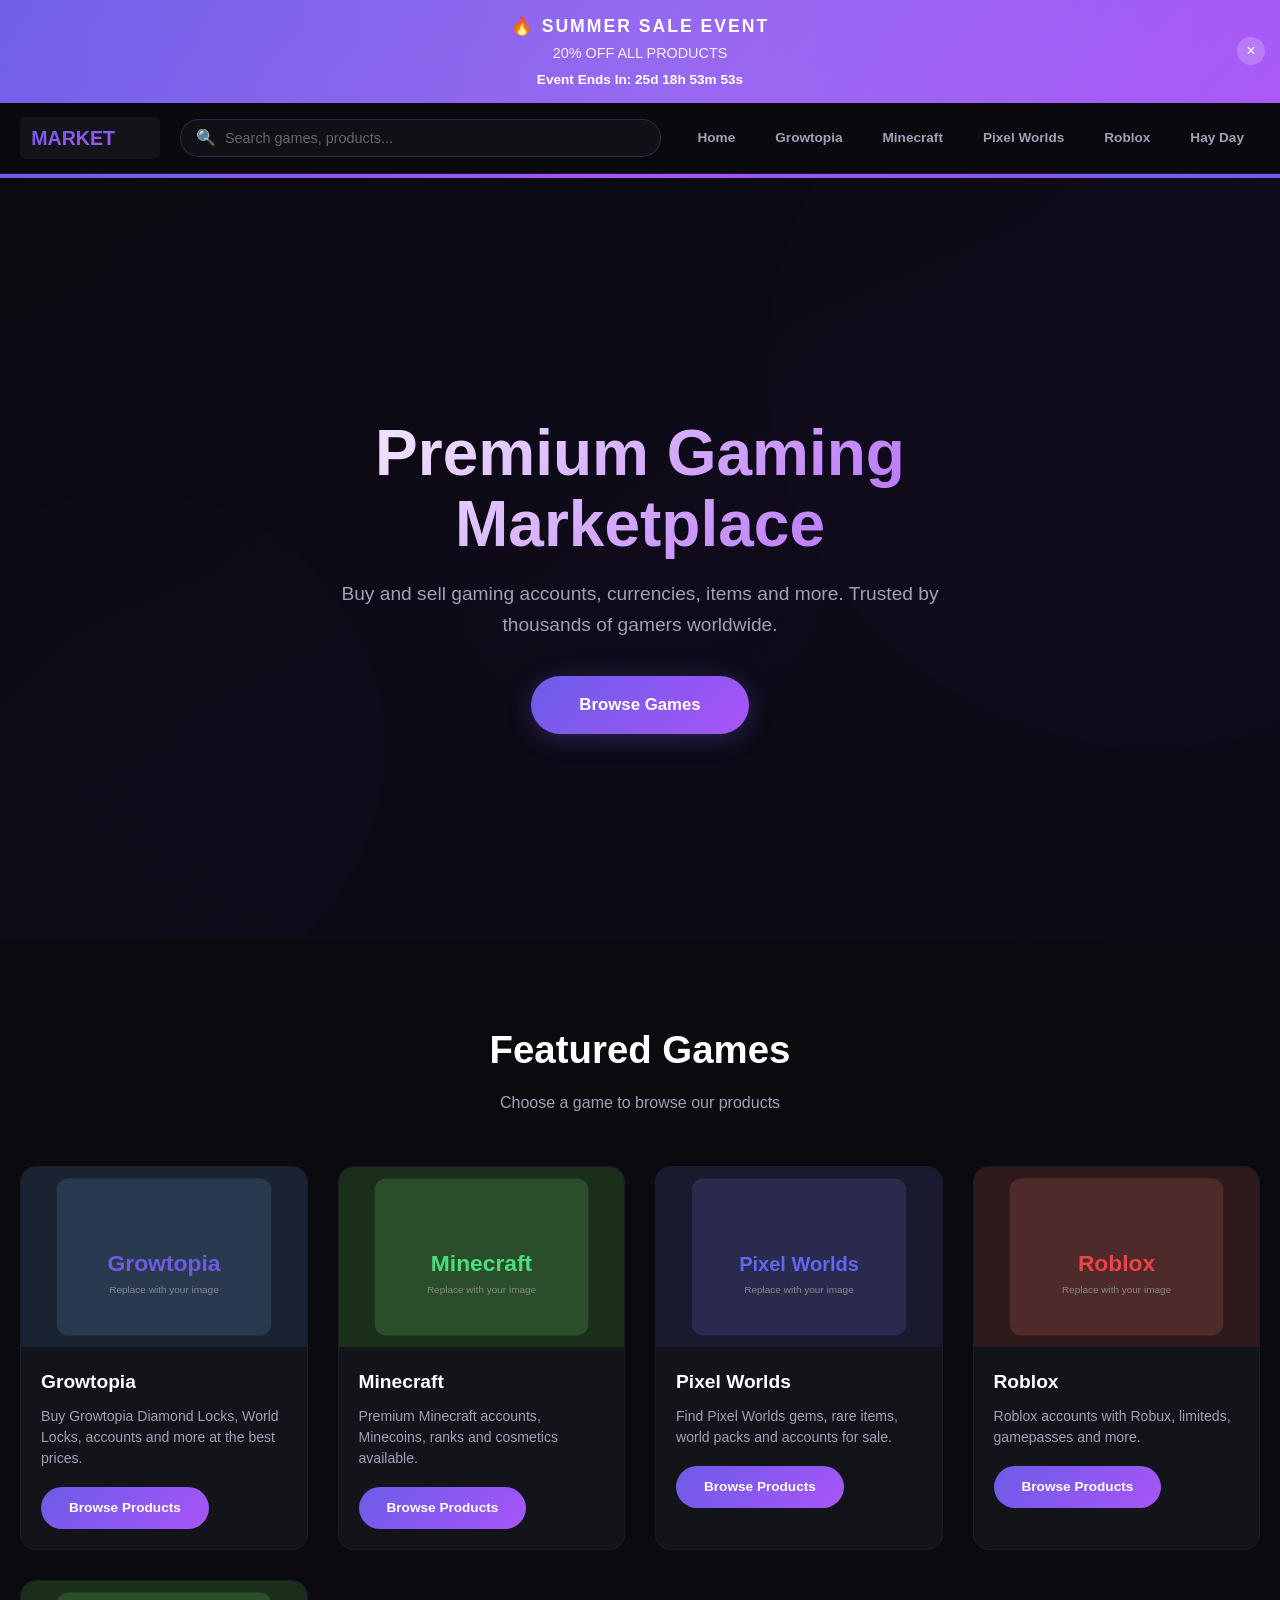
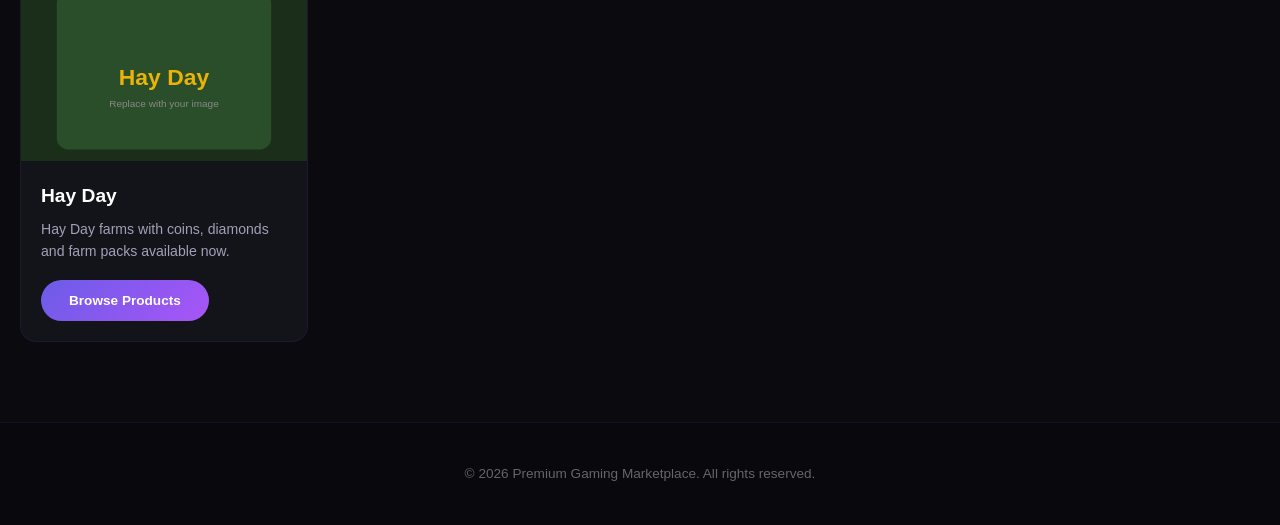
==== index.html @ 62c3b704 "Add files via upload" ====
<!DOCTYPE html>
<html lang="en">
<head>
  <meta charset="UTF-8">
  <meta name="viewport" content="width=device-width, initial-scale=1.0">
  <title>Premium Gaming Marketplace</title>
  <link rel="stylesheet" href="css/style.css">
</head>
<body>

  <!-- All content is generated by script.js on page load -->

  <script src="js/script.js"></script>
</body>
</html>
---- css/style.css ----
/* ========================================
   RESET & BASE STYLES
   ======================================== */

*, *::before, *::after {
  margin: 0;
  padding: 0;
  box-sizing: border-box;
}

html {
  scroll-behavior: smooth;
  font-size: 16px;
}

body {
  font-family: 'Segoe UI', Tahoma, Geneva, Verdana, sans-serif;
  background-color: #0a0a0f;
  color: #ffffff;
  min-height: 100vh;
  line-height: 1.6;
}

a {
  text-decoration: none;
  color: inherit;
}

ul {
  list-style: none;
}

img {
  max-width: 100%;
  display: block;
}

button {
  cursor: pointer;
  border: none;
  outline: none;
  font-family: inherit;
}

/* ========================================
   EVENT BANNER
   ======================================== */

.event-banner {
  background: linear-gradient(135deg, #6c5ce7, #a855f7, #6c5ce7);
  background-size: 200% 200%;
  animation: gradientShift 4s ease infinite;
  padding: 12px 20px;
  text-align: center;
  position: relative;
  overflow: hidden;
  display: none;
}

.event-banner.active {
  display: block;
}

.event-banner::before {
  content: '';
  position: absolute;
  top: -50%;
  left: -50%;
  width: 200%;
  height: 200%;
  background: radial-gradient(circle, rgba(255,255,255,0.1) 0%, transparent 70%);
  animation: shimmer 3s ease-in-out infinite;
}

.event-banner-title {
  font-size: 1.1rem;
  font-weight: 800;
  text-transform: uppercase;
  letter-spacing: 2px;
  position: relative;
  z-index: 1;
}

.event-banner-discount {
  font-size: 0.9rem;
  opacity: 0.9;
  margin-top: 2px;
  position: relative;
  z-index: 1;
}

.event-banner-timer {
  font-size: 0.85rem;
  font-weight: 600;
  margin-top: 4px;
  position: relative;
  z-index: 1;
  font-variant-numeric: tabular-nums;
}

.event-banner-close {
  position: absolute;
  right: 15px;
  top: 50%;
  transform: translateY(-50%);
  background: rgba(255,255,255,0.2);
  border: none;
  color: #fff;
  width: 28px;
  height: 28px;
  border-radius: 50%;
  font-size: 1rem;
  cursor: pointer;
  z-index: 2;
  transition: background 0.3s;
}

.event-banner-close:hover {
  background: rgba(255,255,255,0.35);
}

/* ========================================
   NAVBAR
   ======================================== */

.navbar {
  position: sticky;
  top: 0;
  z-index: 1000;
  background: rgba(10, 10, 15, 0.95);
  backdrop-filter: blur(10px);
  border-bottom: 1px solid rgba(108, 92, 231, 0.2);
  padding: 0 20px;
  transition: box-shadow 0.3s;
}

.navbar.scrolled {
  box-shadow: 0 4px 30px rgba(108, 92, 231, 0.15);
}

.navbar-inner {
  max-width: 1400px;
  margin: 0 auto;
  display: flex;
  align-items: center;
  justify-content: space-between;
  height: 70px;
  gap: 20px;
}

.navbar-logo {
  display: flex;
  align-items: center;
  flex-shrink: 0;
}

.navbar-logo img {
  height: 42px;
  width: auto;
}

.navbar-search {
  flex: 1;
  max-width: 500px;
  position: relative;
}

.navbar-search input {
  width: 100%;
  padding: 10px 16px 10px 44px;
  border-radius: 25px;
  border: 1px solid rgba(108, 92, 231, 0.3);
  background: rgba(19, 19, 26, 0.8);
  color: #fff;
  font-size: 0.9rem;
  transition: all 0.3s;
  outline: none;
}

.navbar-search input:focus {
  border-color: #6c5ce7;
  box-shadow: 0 0 20px rgba(108, 92, 231, 0.2);
  background: rgba(19, 19, 26, 1);
}

.navbar-search input::placeholder {
  color: #666;
}

.navbar-search-icon {
  position: absolute;
  left: 16px;
  top: 50%;
  transform: translateY(-50%);
  color: #666;
  font-size: 1rem;
  pointer-events: none;
}

.search-results {
  position: absolute;
  top: calc(100% + 8px);
  left: 0;
  right: 0;
  background: #13131a;
  border: 1px solid rgba(108, 92, 231, 0.3);
  border-radius: 12px;
  overflow: hidden;
  display: none;
  z-index: 100;
  box-shadow: 0 10px 40px rgba(0,0,0,0.5);
}

.search-results.active {
  display: block;
}

.search-result-item {
  padding: 12px 16px;
  display: flex;
  align-items: center;
  gap: 12px;
  cursor: pointer;
  transition: background 0.2s;
  border-bottom: 1px solid rgba(255,255,255,0.05);
}

.search-result-item:last-child {
  border-bottom: none;
}

.search-result-item:hover {
  background: rgba(108, 92, 231, 0.1);
}

.search-result-item img {
  width: 36px;
  height: 36px;
  border-radius: 8px;
  object-fit: cover;
}

.search-result-item .result-name {
  font-size: 0.9rem;
  font-weight: 600;
}

.search-result-item .result-type {
  font-size: 0.75rem;
  color: #888;
}

.search-no-results {
  padding: 20px;
  text-align: center;
  color: #888;
  font-size: 0.9rem;
}

.navbar-links {
  display: flex;
  align-items: center;
  gap: 8px;
  flex-shrink: 0;
}

.navbar-links a {
  padding: 8px 16px;
  border-radius: 20px;
  font-size: 0.85rem;
  font-weight: 600;
  color: #a0a0b8;
  transition: all 0.3s;
  white-space: nowrap;
}

.navbar-links a:hover {
  color: #fff;
  background: rgba(108, 92, 231, 0.15);
}

.navbar-toggle {
  display: none;
  flex-direction: column;
  gap: 5px;
  cursor: pointer;
  padding: 5px;
  background: none;
  border: none;
}

.navbar-toggle span {
  width: 26px;
  height: 2px;
  background: #fff;
  border-radius: 2px;
  transition: all 0.3s;
}

/* ========================================
   HERO SECTION
   ======================================== */

.hero {
  min-height: 85vh;
  display: flex;
  align-items: center;
  justify-content: center;
  text-align: center;
  padding: 100px 20px 60px;
  position: relative;
  overflow: hidden;
  background-size: cover;
  background-position: center;
  background-repeat: no-repeat;
}

.hero::before {
  content: '';
  position: absolute;
  inset: 0;
  background: linear-gradient(135deg, rgba(10,10,15,0.85) 0%, rgba(10,10,15,0.6) 100%);
  z-index: 1;
}

.hero::after {
  content: '';
  position: absolute;
  top: 0;
  left: 0;
  right: 0;
  height: 4px;
  background: linear-gradient(90deg, #6c5ce7, #a855f7, #6c5ce7);
  z-index: 2;
}

.hero-content {
  position: relative;
  z-index: 2;
  max-width: 800px;
  animation: fadeInUp 1s ease;
}

.hero-content h1 {
  font-size: clamp(2.2rem, 6vw, 4rem);
  font-weight: 900;
  line-height: 1.1;
  margin-bottom: 20px;
  background: linear-gradient(135deg, #fff, #a855f7);
  -webkit-background-clip: text;
  -webkit-text-fill-color: transparent;
  background-clip: text;
}

.hero-content p {
  font-size: clamp(1rem, 2vw, 1.2rem);
  color: #a0a0b8;
  margin-bottom: 35px;
  max-width: 600px;
  margin-left: auto;
  margin-right: auto;
}

.hero-btn {
  display: inline-block;
  padding: 16px 48px;
  border-radius: 30px;
  background: linear-gradient(135deg, #6c5ce7, #a855f7);
  color: #fff;
  font-size: 1.05rem;
  font-weight: 700;
  transition: all 0.3s;
  box-shadow: 0 4px 25px rgba(108, 92, 231, 0.3);
  border: none;
  cursor: pointer;
}

.hero-btn:hover {
  transform: translateY(-3px);
  box-shadow: 0 8px 40px rgba(108, 92, 231, 0.5);
}

/* ========================================
   SECTION TITLES
   ======================================== */

.section-title {
  text-align: center;
  font-size: clamp(1.6rem, 4vw, 2.4rem);
  font-weight: 800;
  margin-bottom: 10px;
}

.section-subtitle {
  text-align: center;
  color: #a0a0b8;
  font-size: 1rem;
  margin-bottom: 50px;
}

/* ========================================
   GAMES SECTION
   ======================================== */

.games-section {
  padding: 80px 20px;
  max-width: 1400px;
  margin: 0 auto;
}

.games-grid {
  display: grid;
  grid-template-columns: repeat(auto-fit, minmax(240px, 1fr));
  gap: 30px;
}

.game-card {
  background: #13131a;
  border-radius: 16px;
  overflow: hidden;
  transition: all 0.4s;
  border: 1px solid rgba(108, 92, 231, 0.1);
  position: relative;
}

.game-card:hover {
  transform: translateY(-8px);
  border-color: rgba(108, 92, 231, 0.4);
  box-shadow: 0 10px 40px rgba(108, 92, 231, 0.2);
}

.game-card-image {
  width: 100%;
  height: 180px;
  object-fit: cover;
  display: block;
}

.game-card-body {
  padding: 20px;
}

.game-card-body h3 {
  font-size: 1.2rem;
  font-weight: 700;
  margin-bottom: 8px;
}

.game-card-body p {
  color: #a0a0b8;
  font-size: 0.88rem;
  margin-bottom: 18px;
  line-height: 1.5;
}

.game-card-btn {
  display: inline-block;
  padding: 10px 28px;
  border-radius: 25px;
  background: linear-gradient(135deg, #6c5ce7, #a855f7);
  color: #fff;
  font-size: 0.85rem;
  font-weight: 600;
  transition: all 0.3s;
  border: none;
  cursor: pointer;
}

.game-card-btn:hover {
  transform: translateY(-2px);
  box-shadow: 0 5px 20px rgba(108, 92, 231, 0.4);
}

/* ========================================
   GAME PAGE SPECIFIC
   ======================================== */

.game-header {
  padding: 120px 20px 60px;
  text-align: center;
  position: relative;
  overflow: hidden;
  background-size: cover;
  background-position: center;
}

.game-header::before {
  content: '';
  position: absolute;
  inset: 0;
  background: linear-gradient(135deg, rgba(10,10,15,0.9) 0%, rgba(10,10,15,0.7) 100%);
  z-index: 1;
}

.game-header-content {
  position: relative;
  z-index: 2;
}

.game-header-content h1 {
  font-size: clamp(2rem, 5vw, 3.2rem);
  font-weight: 900;
  margin-bottom: 10px;
}

.game-header-content p {
  color: #a0a0b8;
  font-size: 1.1rem;
  max-width: 600px;
  margin: 0 auto;
}

.products-section {
  padding: 60px 20px 80px;
  max-width: 1400px;
  margin: 0 auto;
}

.products-grid {
  display: grid;
  grid-template-columns: repeat(auto-fit, minmax(280px, 1fr));
  gap: 25px;
}

.product-card {
  background: #13131a;
  border-radius: 16px;
  overflow: hidden;
  transition: all 0.4s;
  border: 1px solid rgba(108, 92, 231, 0.1);
  opacity: 0;
  transform: translateY(30px);
  animation: fadeInUp 0.6s ease forwards;
}

.product-card:nth-child(1) { animation-delay: 0.05s; }
.product-card:nth-child(2) { animation-delay: 0.1s; }
.product-card:nth-child(3) { animation-delay: 0.15s; }
.product-card:nth-child(4) { animation-delay: 0.2s; }
.product-card:nth-child(5) { animation-delay: 0.25s; }
.product-card:nth-child(6) { animation-delay: 0.3s; }

.product-card:hover {
  transform: translateY(-6px);
  border-color: rgba(108, 92, 231, 0.4);
  box-shadow: 0 10px 40px rgba(108, 92, 231, 0.2);
}

.product-card-image {
  width: 100%;
  height: 160px;
  object-fit: cover;
  display: block;
}

.product-card-body {
  padding: 20px;
}

.product-card-body h3 {
  font-size: 1.1rem;
  font-weight: 700;
  margin-bottom: 6px;
}

.product-card-body > p {
  color: #a0a0b8;
  font-size: 0.85rem;
  margin-bottom: 16px;
  line-height: 1.5;
}

.product-pricing {
  display: flex;
  align-items: center;
  gap: 12px;
  margin-bottom: 16px;
}

.product-original-price {
  color: #666;
  font-size: 0.9rem;
  text-decoration: line-through;
}

.product-sale-price {
  font-size: 1.3rem;
  font-weight: 800;
  color: #6c5ce7;
}

.product-buy-btn {
  width: 100%;
  padding: 12px;
  border-radius: 12px;
  background: linear-gradient(135deg, #6c5ce7, #a855f7);
  color: #fff;
  font-size: 0.95rem;
  font-weight: 700;
  transition: all 0.3s;
  border: none;
  cursor: pointer;
}

.product-buy-btn:hover {
  transform: translateY(-2px);
  box-shadow: 0 5px 25px rgba(108, 92, 231, 0.4);
}

.product-badge {
  display: inline-block;
  padding: 4px 12px;
  border-radius: 20px;
  font-size: 0.75rem;
  font-weight: 700;
  text-transform: uppercase;
  letter-spacing: 0.5px;
  margin-bottom: 10px;
}

.badge-popular {
  background: rgba(108, 92, 231, 0.2);
  color: #a855f7;
}

.badge-new {
  background: rgba(0, 206, 201, 0.2);
  color: #00cec9;
}

.badge-sale {
  background: rgba(253, 121, 168, 0.2);
  color: #fd79a8;
}

/* ========================================
   FOOTER
   ======================================== */

.footer {
  background: #08080d;
  border-top: 1px solid rgba(108, 92, 231, 0.1);
  padding: 40px 20px;
  text-align: center;
}

.footer p {
  color: #666;
  font-size: 0.85rem;
}

/* ========================================
   FADE IN ANIMATIONS
   ======================================== */

.fade-in {
  opacity: 0;
  transform: translateY(30px);
  transition: all 0.7s ease;
}

.fade-in.visible {
  opacity: 1;
  transform: translateY(0);
}

@keyframes fadeInUp {
  from {
    opacity: 0;
    transform: translateY(30px);
  }
  to {
    opacity: 1;
    transform: translateY(0);
  }
}

@keyframes gradientShift {
  0%, 100% { background-position: 0% 50%; }
  50% { background-position: 100% 50%; }
}

@keyframes shimmer {
  0%, 100% { transform: translate(-50%, -50%) rotate(0deg); }
  50% { transform: translate(-30%, -30%) rotate(180deg); }
}

@keyframes glowPulse {
  0%, 100% { box-shadow: 0 0 20px rgba(108, 92, 231, 0.3); }
  50% { box-shadow: 0 0 40px rgba(108, 92, 231, 0.6); }
}

@keyframes spin {
  from { transform: rotate(0deg); }
  to { transform: rotate(360deg); }
}

/* Loading Spinner */
.loading-spinner {
  display: flex;
  justify-content: center;
  align-items: center;
  padding: 40px;
}

.loading-spinner::after {
  content: '';
  width: 40px;
  height: 40px;
  border: 3px solid rgba(108, 92, 231, 0.2);
  border-top-color: #6c5ce7;
  border-radius: 50%;
  animation: spin 0.8s linear infinite;
}

/* ========================================
   TOAST / NOTIFICATION
   ======================================== */

.toast {
  position: fixed;
  bottom: 30px;
  right: 30px;
  background: #13131a;
  border: 1px solid rgba(108, 92, 231, 0.3);
  border-radius: 12px;
  padding: 16px 24px;
  color: #fff;
  font-size: 0.9rem;
  font-weight: 600;
  box-shadow: 0 10px 40px rgba(0,0,0,0.5);
  transform: translateY(100px);
  opacity: 0;
  transition: all 0.4s;
  z-index: 9999;
}

.toast.active {
  transform: translateY(0);
  opacity: 1;
}

/* ========================================
   RESPONSIVE - TABLET & MOBILE
   ======================================== */

@media (max-width: 992px) {
  .navbar-links {
    gap: 4px;
  }

  .navbar-links a {
    padding: 6px 12px;
    font-size: 0.8rem;
  }

  .games-grid {
    grid-template-columns: repeat(auto-fit, minmax(200px, 1fr));
    gap: 20px;
  }

  .products-grid {
    grid-template-columns: repeat(auto-fit, minmax(240px, 1fr));
    gap: 20px;
  }
}

@media (max-width: 768px) {
  .navbar-links {
    display: none;
    position: absolute;
    top: 70px;
    left: 0;
    right: 0;
    background: rgba(10, 10, 15, 0.98);
    flex-direction: column;
    padding: 16px 20px;
    gap: 4px;
    border-bottom: 1px solid rgba(108, 92, 231, 0.2);
  }

  .navbar-links.open {
    display: flex;
  }

  .navbar-links a {
    padding: 12px 16px;
    width: 100%;
    border-radius: 10px;
  }

  .navbar-toggle {
    display: flex;
  }

  .navbar-search {
    max-width: 200px;
  }

  .hero {
    min-height: 60vh;
    padding: 80px 20px 40px;
  }

  .games-grid {
    grid-template-columns: repeat(auto-fit, minmax(160px, 1fr));
    gap: 16px;
  }

  .game-card-image {
    height: 140px;
  }

  .products-grid {
    grid-template-columns: 1fr;
    gap: 16px;
  }

  .event-banner {
    padding: 10px 40px 10px 16px;
  }

  .event-banner-title {
    font-size: 0.9rem;
  }

  .event-banner-discount,
  .event-banner-timer {
    font-size: 0.78rem;
  }

  .toast {
    left: 20px;
    right: 20px;
    bottom: 20px;
    text-align: center;
  }
}

@media (max-width: 480px) {
  .navbar-search {
    max-width: 140px;
  }

  .navbar-search input {
    padding: 8px 12px 8px 36px;
    font-size: 0.8rem;
  }

  .hero-content h1 {
    font-size: 1.8rem;
  }

  .hero-btn {
    padding: 14px 36px;
    font-size: 0.95rem;
  }

  .games-grid {
    grid-template-columns: 1fr 1fr;
    gap: 12px;
  }

  .game-card-image {
    height: 110px;
  }

  .game-card-body {
    padding: 14px;
  }

  .game-card-body h3 {
    font-size: 1rem;
  }

  .game-card-body p {
    font-size: 0.8rem;
  }
}
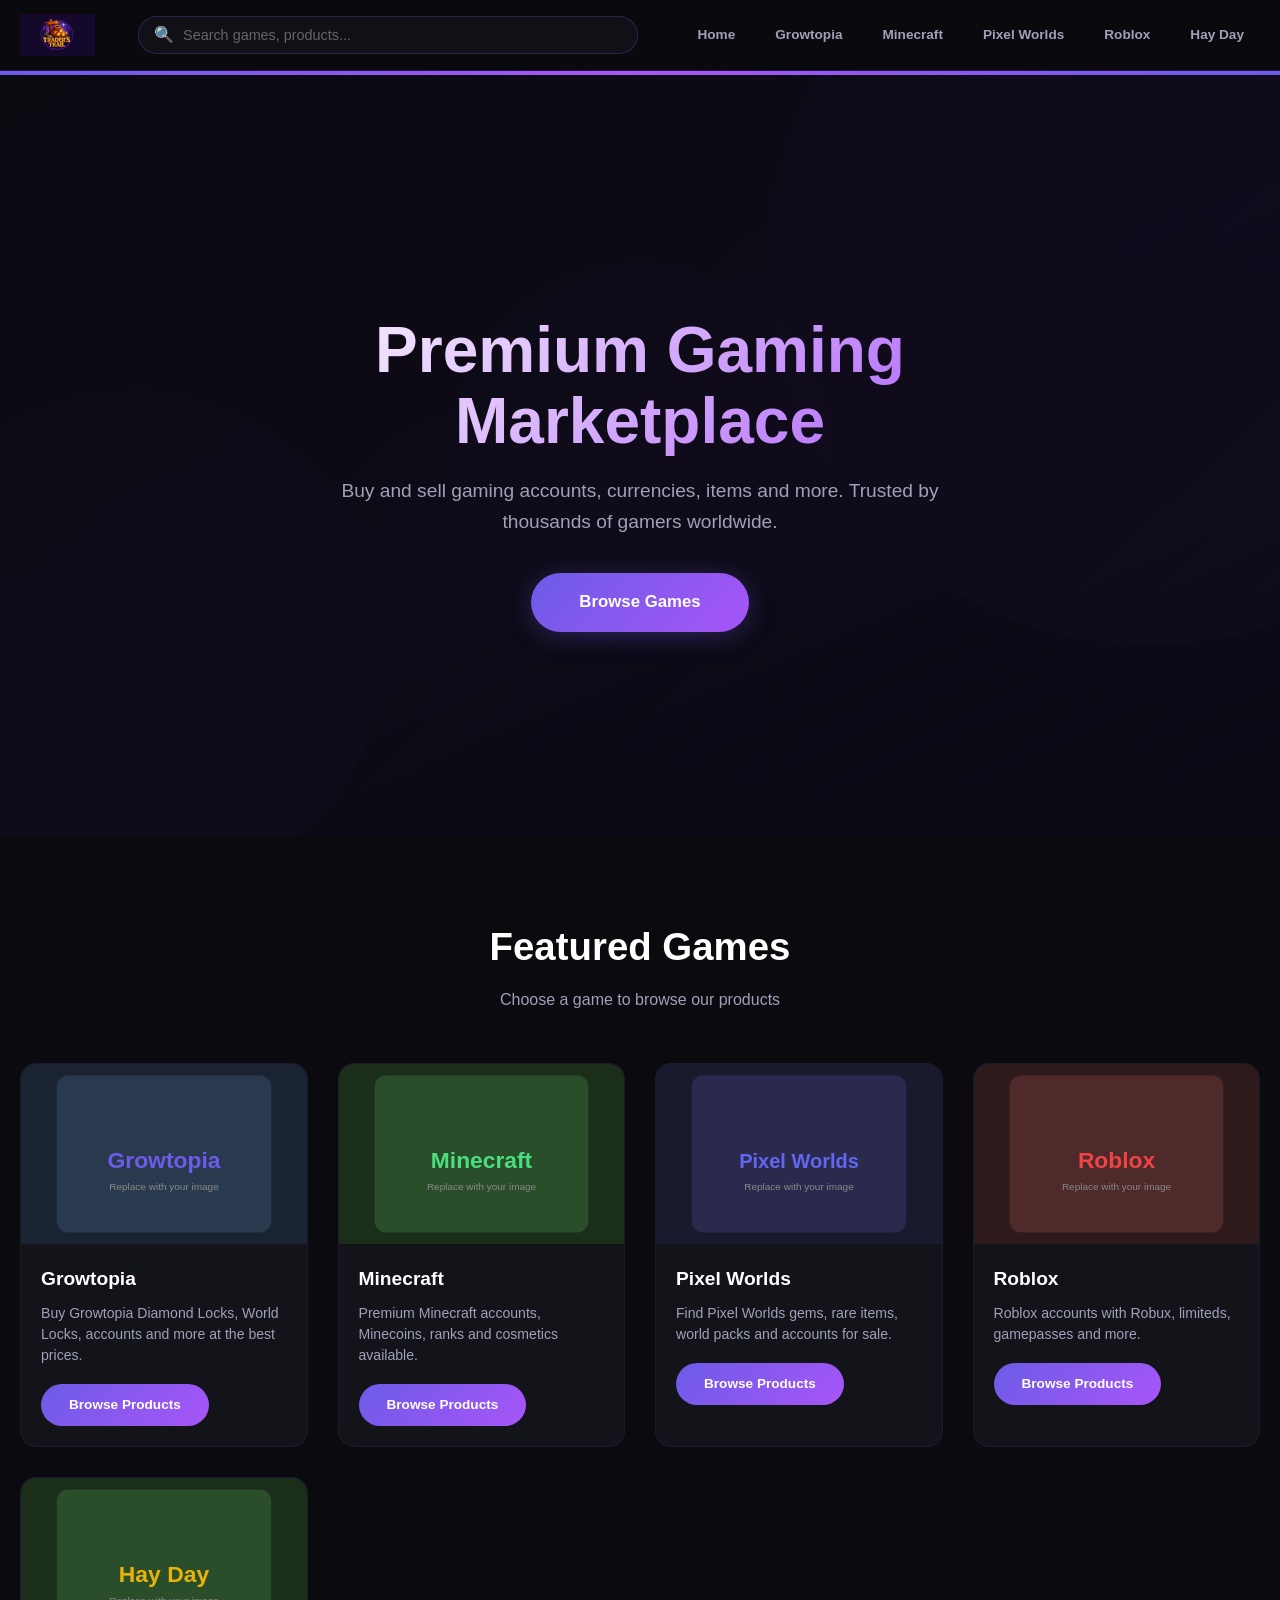
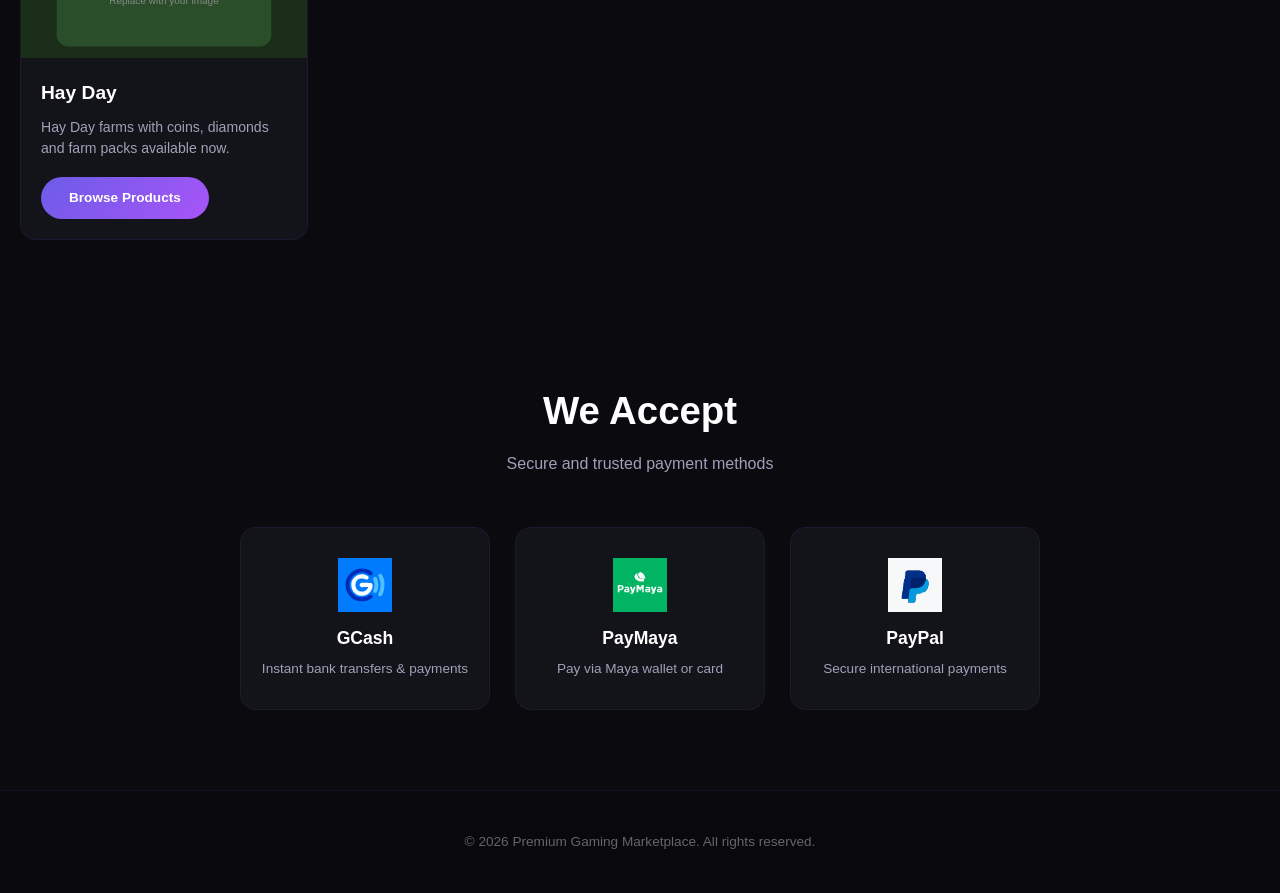
==== commit bf9185da: "Update index.html" ====
--- a/index.html
+++ b/index.html
@@ -3,7 +3,7 @@
 <head>
   <meta charset="UTF-8">
   <meta name="viewport" content="width=device-width, initial-scale=1.0">
-  <title>Premium Gaming Marketplace</title>
+  <title>Trader's Trail</title>
   <link rel="stylesheet" href="css/style.css">
 </head>
 <body>
--- a/css/style.css
+++ b/css/style.css
@@ -589,6 +589,14 @@
   color: #6c5ce7;
 }
 
+.product-php-price {
+  font-size: 0.85rem;
+  color: #a0a0b8;
+  font-weight: 600;
+  display: block;
+  margin-top: 2px;
+}
+
 .product-buy-btn {
   width: 100%;
   padding: 12px;
@@ -631,6 +639,58 @@
 .badge-sale {
   background: rgba(253, 121, 168, 0.2);
   color: #fd79a8;
+}
+
+/* ========================================
+   PAYMENT METHODS
+   ======================================== */
+
+.payment-section {
+  padding: 60px 20px 80px;
+  max-width: 1400px;
+  margin: 0 auto;
+}
+
+.payment-grid {
+  display: grid;
+  grid-template-columns: repeat(auto-fit, minmax(200px, 1fr));
+  gap: 25px;
+  max-width: 800px;
+  margin: 0 auto;
+}
+
+.payment-card {
+  background: #13131a;
+  border-radius: 16px;
+  padding: 30px 20px;
+  text-align: center;
+  border: 1px solid rgba(108, 92, 231, 0.1);
+  transition: all 0.4s;
+}
+
+.payment-card:hover {
+  transform: translateY(-5px);
+  border-color: rgba(108, 92, 231, 0.4);
+  box-shadow: 0 10px 40px rgba(108, 92, 231, 0.2);
+}
+
+.payment-logo {
+  width: 80px;
+  height: 54px;
+  object-fit: contain;
+  margin: 0 auto 12px;
+  border-radius: 8px;
+}
+
+.payment-card h3 {
+  font-size: 1.1rem;
+  font-weight: 700;
+  margin-bottom: 6px;
+}
+
+.payment-card p {
+  color: #a0a0b8;
+  font-size: 0.85rem;
 }
 
 /* ========================================
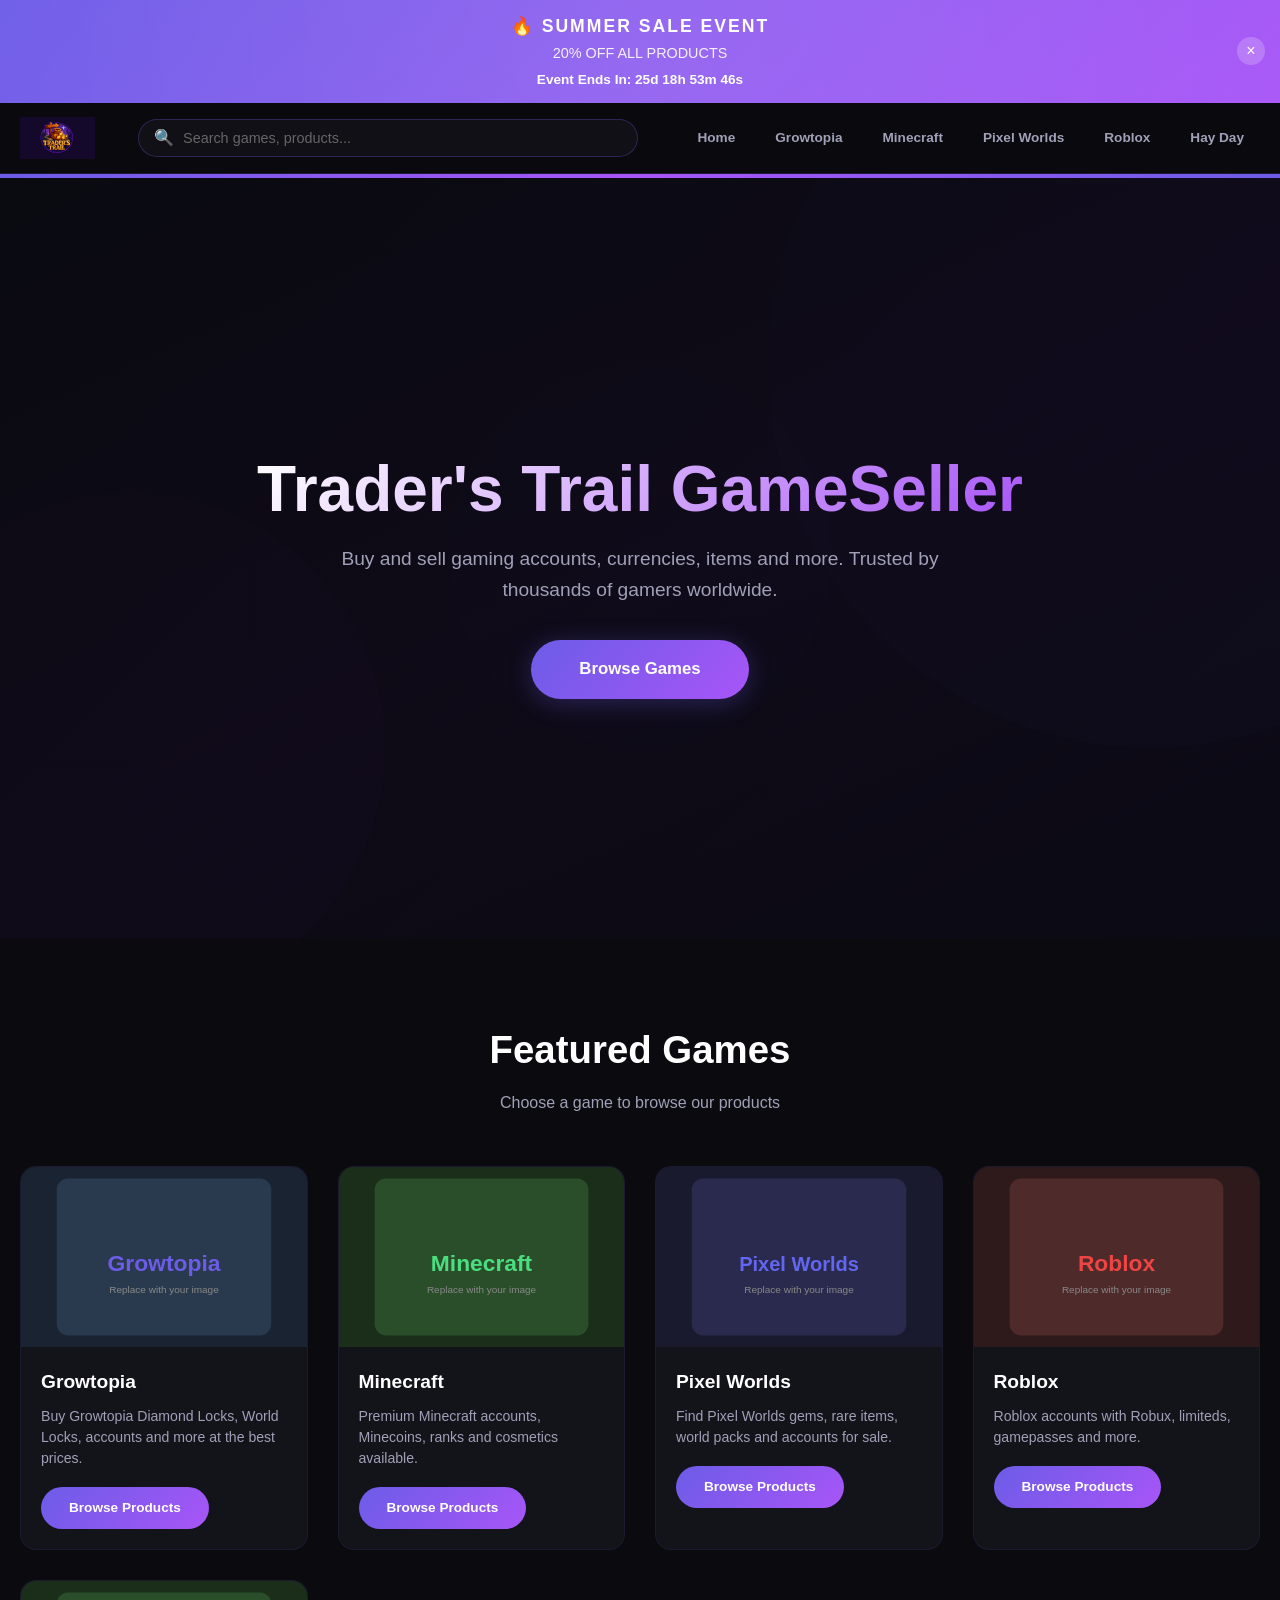
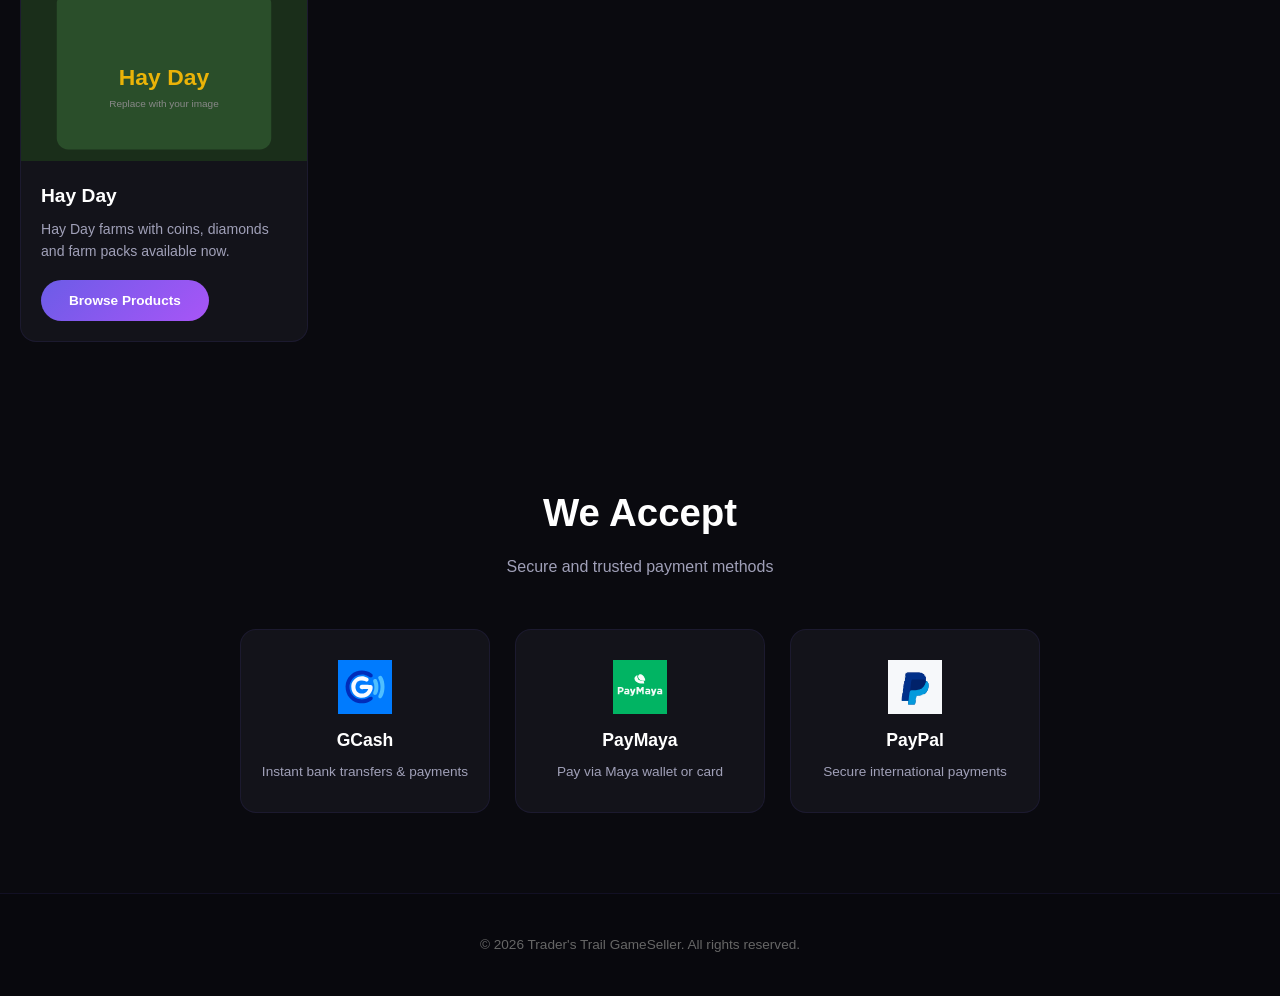
==== commit 45806ffc: "Update index.html" ====
--- a/index.html
+++ b/index.html
@@ -3,7 +3,7 @@
 <head>
   <meta charset="UTF-8">
   <meta name="viewport" content="width=device-width, initial-scale=1.0">
-  <title>Trader's Trail</title>
+  <title>Trader's Trail GameSeller</title>
   <link rel="stylesheet" href="css/style.css">
 </head>
 <body>
